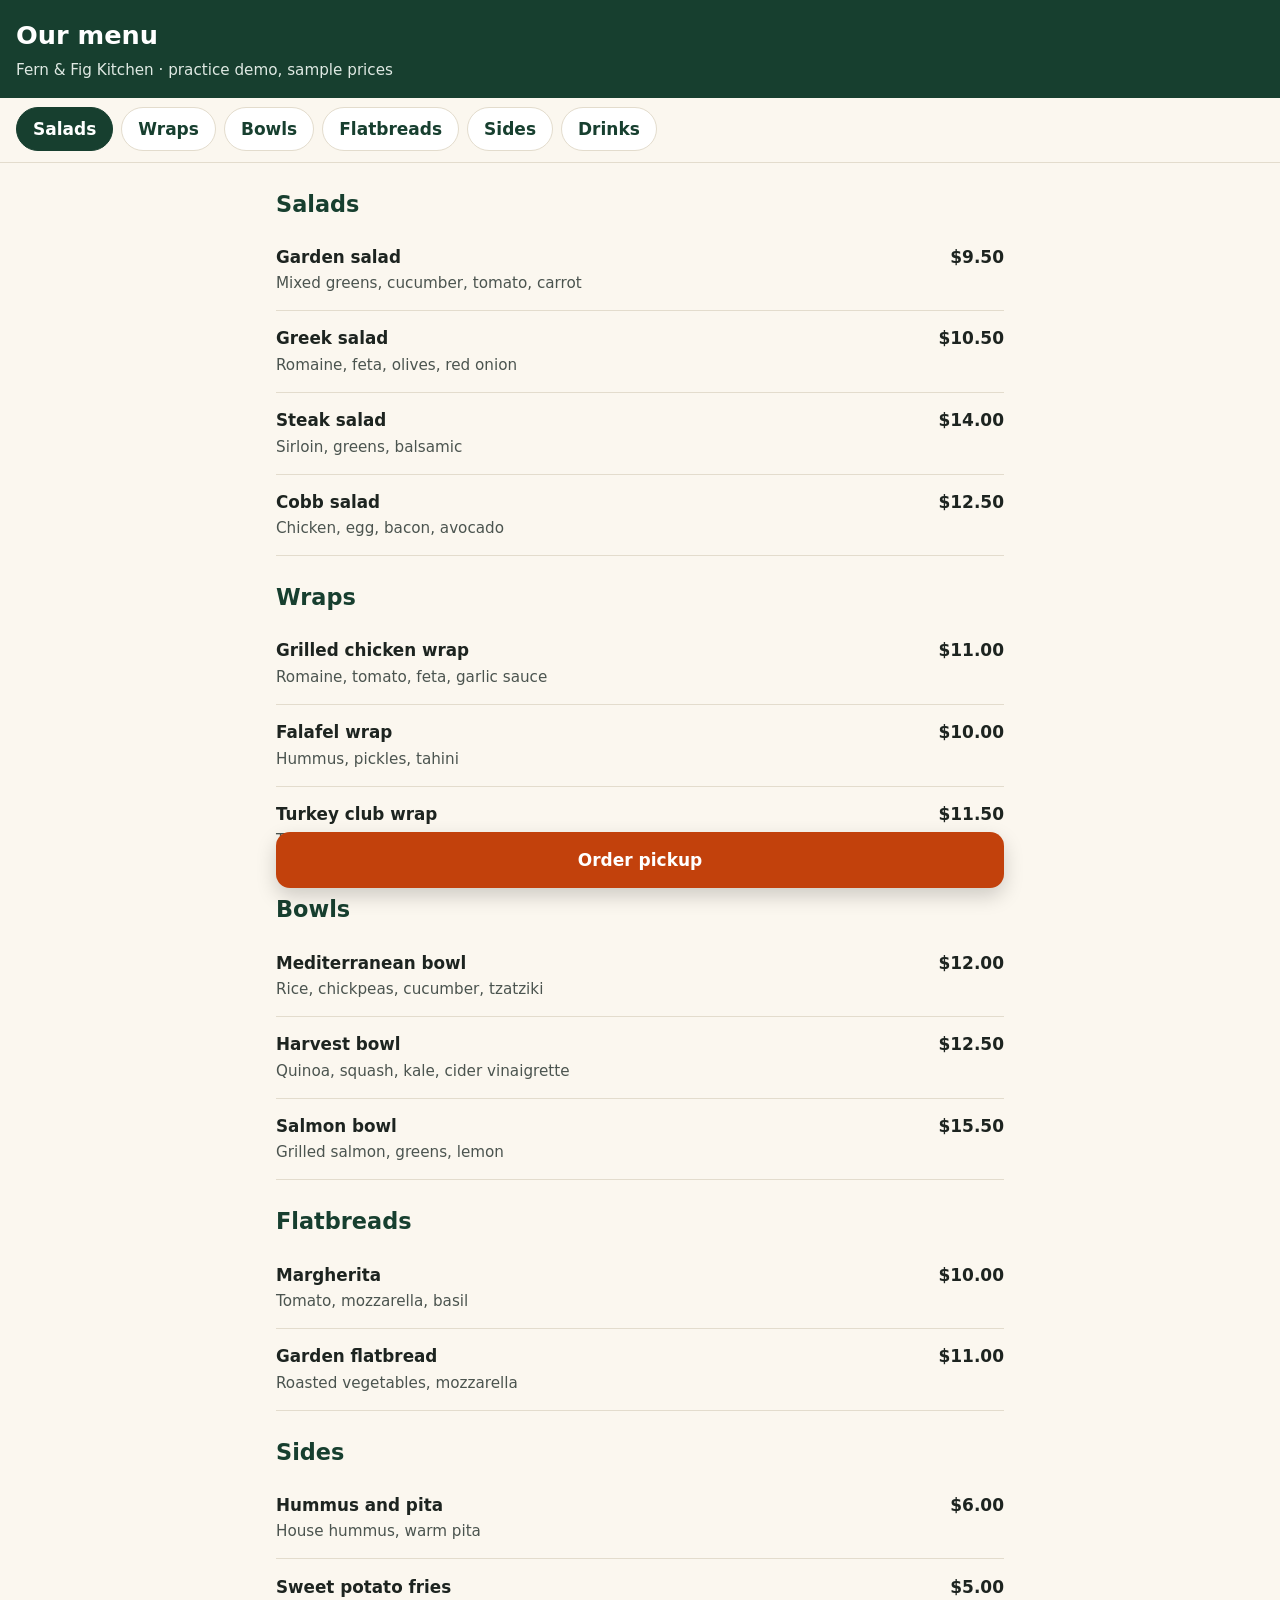
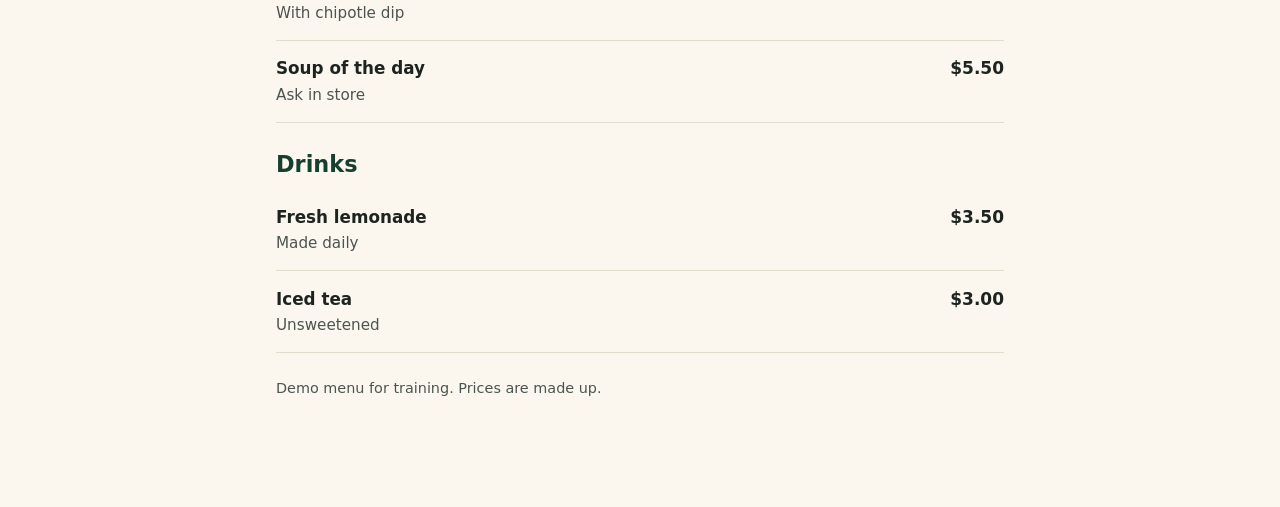
==== menu/index.html @ 044f2eb2 "Add files via upload" ====
<!DOCTYPE html>
<html lang="en"><head><meta charset="utf-8"><meta name="viewport" content="width=device-width, initial-scale=1">
<title>Menu | Fern &amp; Fig Kitchen (demo)</title>
<meta name="description" content="Full menu for Fern & Fig Kitchen, a fictional practice restaurant: salads, wraps, bowls, flatbreads, sides and drinks.">
<meta name="robots" content="noindex"><link rel="canonical" href="https://example.com/menu/"><link rel="icon" href="data:,">
<style>
:root{--cream:#fbf7ef;--green:#173f2f;--ink:#1d2420;--muted:#4b544f;--accent:#c2410c;--line:#e3dccd}
*,*::before,*::after{box-sizing:border-box}
html{scroll-padding-top:120px}
@media (prefers-reduced-motion:no-preference){html{scroll-behavior:smooth}}
body{margin:0;font:17px/1.55 system-ui,-apple-system,"Segoe UI",Roboto,sans-serif;color:var(--ink);background:var(--cream);padding-bottom:84px}
:focus-visible{outline:3px solid var(--accent);outline-offset:2px}
.skip{position:absolute;left:-999px;top:.5rem;background:#fff;padding:.75rem;z-index:50}.skip:focus{left:.5rem}
header{background:var(--green);color:#fff;padding:1rem}
header h1{margin:0;font-size:1.6rem}header p{margin:.2rem 0 0;color:#dfe9e3;font-size:.95rem}
.cats{position:sticky;top:0;z-index:10;background:var(--cream);border-bottom:1px solid var(--line)}
.cats ul{list-style:none;margin:0;padding:.6rem 1rem;display:flex;gap:.5rem;overflow-x:auto;scroll-snap-type:x proximity;scrollbar-width:none}
.cats ul::-webkit-scrollbar{display:none}
.cats li{scroll-snap-align:start;flex:0 0 auto}
.cats a{display:inline-flex;align-items:center;min-height:44px;padding:.4rem 1rem;border-radius:999px;border:1.5px solid var(--line);background:#fff;color:var(--green);text-decoration:none;font-weight:700;white-space:nowrap}
.cats a[aria-current=true]{background:var(--green);color:#fff;border-color:var(--green)}
main{max-width:760px;margin:0 auto;padding:0 1rem}
section{padding-top:1.5rem}
h2{font-size:1.4rem;color:var(--green);margin:0 0 .5rem}
.items{list-style:none;margin:0;padding:0}
.item{display:flex;justify-content:space-between;gap:1rem;padding:.9rem 0;border-bottom:1px solid var(--line)}
.item h3{margin:0;font-size:1.05rem}.item p{margin:.15rem 0 0;color:var(--muted);font-size:.95rem}
.price{font-weight:700;white-space:nowrap}
.note{color:var(--muted);font-size:.9rem;margin:1.5rem 0}
.order{position:fixed;left:1rem;right:1rem;bottom:calc(.75rem + env(safe-area-inset-bottom));display:flex;justify-content:center;align-items:center;min-height:56px;background:var(--accent);color:#fff;font-weight:800;border-radius:14px;text-decoration:none;box-shadow:0 8px 20px rgba(0,0,0,.18);max-width:728px;margin:0 auto}
</style></head><body>
<a class="skip" href="#menu">Skip to menu</a>
<header><h1>Our menu</h1><p>Fern &amp; Fig Kitchen &middot; practice demo, sample prices</p></header>
<nav class="cats" aria-label="Menu categories"><ul><li><a href="#c-salads">Salads</a></li><li><a href="#c-wraps">Wraps</a></li><li><a href="#c-bowls">Bowls</a></li><li><a href="#c-flatbreads">Flatbreads</a></li><li><a href="#c-sides">Sides</a></li><li><a href="#c-drinks">Drinks</a></li></ul></nav>
<main id="menu">
<section id="c-salads" aria-labelledby="h-salads"><h2 id="h-salads">Salads</h2><ul class="items"><li class="item"><div><h3>Garden salad</h3><p>Mixed greens, cucumber, tomato, carrot</p></div><span class="price">$9.50</span></li><li class="item"><div><h3>Greek salad</h3><p>Romaine, feta, olives, red onion</p></div><span class="price">$10.50</span></li><li class="item"><div><h3>Steak salad</h3><p>Sirloin, greens, balsamic</p></div><span class="price">$14.00</span></li><li class="item"><div><h3>Cobb salad</h3><p>Chicken, egg, bacon, avocado</p></div><span class="price">$12.50</span></li></ul></section>
<section id="c-wraps" aria-labelledby="h-wraps"><h2 id="h-wraps">Wraps</h2><ul class="items"><li class="item"><div><h3>Grilled chicken wrap</h3><p>Romaine, tomato, feta, garlic sauce</p></div><span class="price">$11.00</span></li><li class="item"><div><h3>Falafel wrap</h3><p>Hummus, pickles, tahini</p></div><span class="price">$10.00</span></li><li class="item"><div><h3>Turkey club wrap</h3><p>Turkey, bacon, lettuce, tomato</p></div><span class="price">$11.50</span></li></ul></section>
<section id="c-bowls" aria-labelledby="h-bowls"><h2 id="h-bowls">Bowls</h2><ul class="items"><li class="item"><div><h3>Mediterranean bowl</h3><p>Rice, chickpeas, cucumber, tzatziki</p></div><span class="price">$12.00</span></li><li class="item"><div><h3>Harvest bowl</h3><p>Quinoa, squash, kale, cider vinaigrette</p></div><span class="price">$12.50</span></li><li class="item"><div><h3>Salmon bowl</h3><p>Grilled salmon, greens, lemon</p></div><span class="price">$15.50</span></li></ul></section>
<section id="c-flatbreads" aria-labelledby="h-flatbreads"><h2 id="h-flatbreads">Flatbreads</h2><ul class="items"><li class="item"><div><h3>Margherita</h3><p>Tomato, mozzarella, basil</p></div><span class="price">$10.00</span></li><li class="item"><div><h3>Garden flatbread</h3><p>Roasted vegetables, mozzarella</p></div><span class="price">$11.00</span></li></ul></section>
<section id="c-sides" aria-labelledby="h-sides"><h2 id="h-sides">Sides</h2><ul class="items"><li class="item"><div><h3>Hummus and pita</h3><p>House hummus, warm pita</p></div><span class="price">$6.00</span></li><li class="item"><div><h3>Sweet potato fries</h3><p>With chipotle dip</p></div><span class="price">$5.00</span></li><li class="item"><div><h3>Soup of the day</h3><p>Ask in store</p></div><span class="price">$5.50</span></li></ul></section>
<section id="c-drinks" aria-labelledby="h-drinks"><h2 id="h-drinks">Drinks</h2><ul class="items"><li class="item"><div><h3>Fresh lemonade</h3><p>Made daily</p></div><span class="price">$3.50</span></li><li class="item"><div><h3>Iced tea</h3><p>Unsweetened</p></div><span class="price">$3.00</span></li></ul></section>
<p class="note">Demo menu for training. Prices are made up.</p></main>
<footer><a class="order" href="#" data-track="order_menu">Order pickup</a></footer>
<script>
const links=[...document.querySelectorAll('.cats a')];
const secs=[...document.querySelectorAll('main section')];
const ul=document.querySelector('.cats ul');
let current=null,lock=0;
function setActive(id){if(id===current)return;current=id;for(const l of links){if(l.hash==='#'+id){l.setAttribute('aria-current','true');const li=l.parentElement;ul.scrollTo({left:li.offsetLeft-ul.clientWidth/2+li.offsetWidth/2});}else l.removeAttribute('aria-current');}}
function onScroll(){if(Date.now()<lock)return;const line=140;let id=secs[0].id;for(const s of secs){if(s.getBoundingClientRect().top<=line)id=s.id;}
 if(innerHeight+scrollY>=document.documentElement.scrollHeight-2)id=secs[secs.length-1].id;setActive(id);}
let raf=0;addEventListener('scroll',()=>{if(!raf)raf=requestAnimationFrame(()=>{raf=0;onScroll();});},{passive:true});
links.forEach(l=>l.addEventListener('click',()=>{setActive(l.hash.slice(1));lock=Date.now()+800;}));
onScroll();
</script>
</body></html>
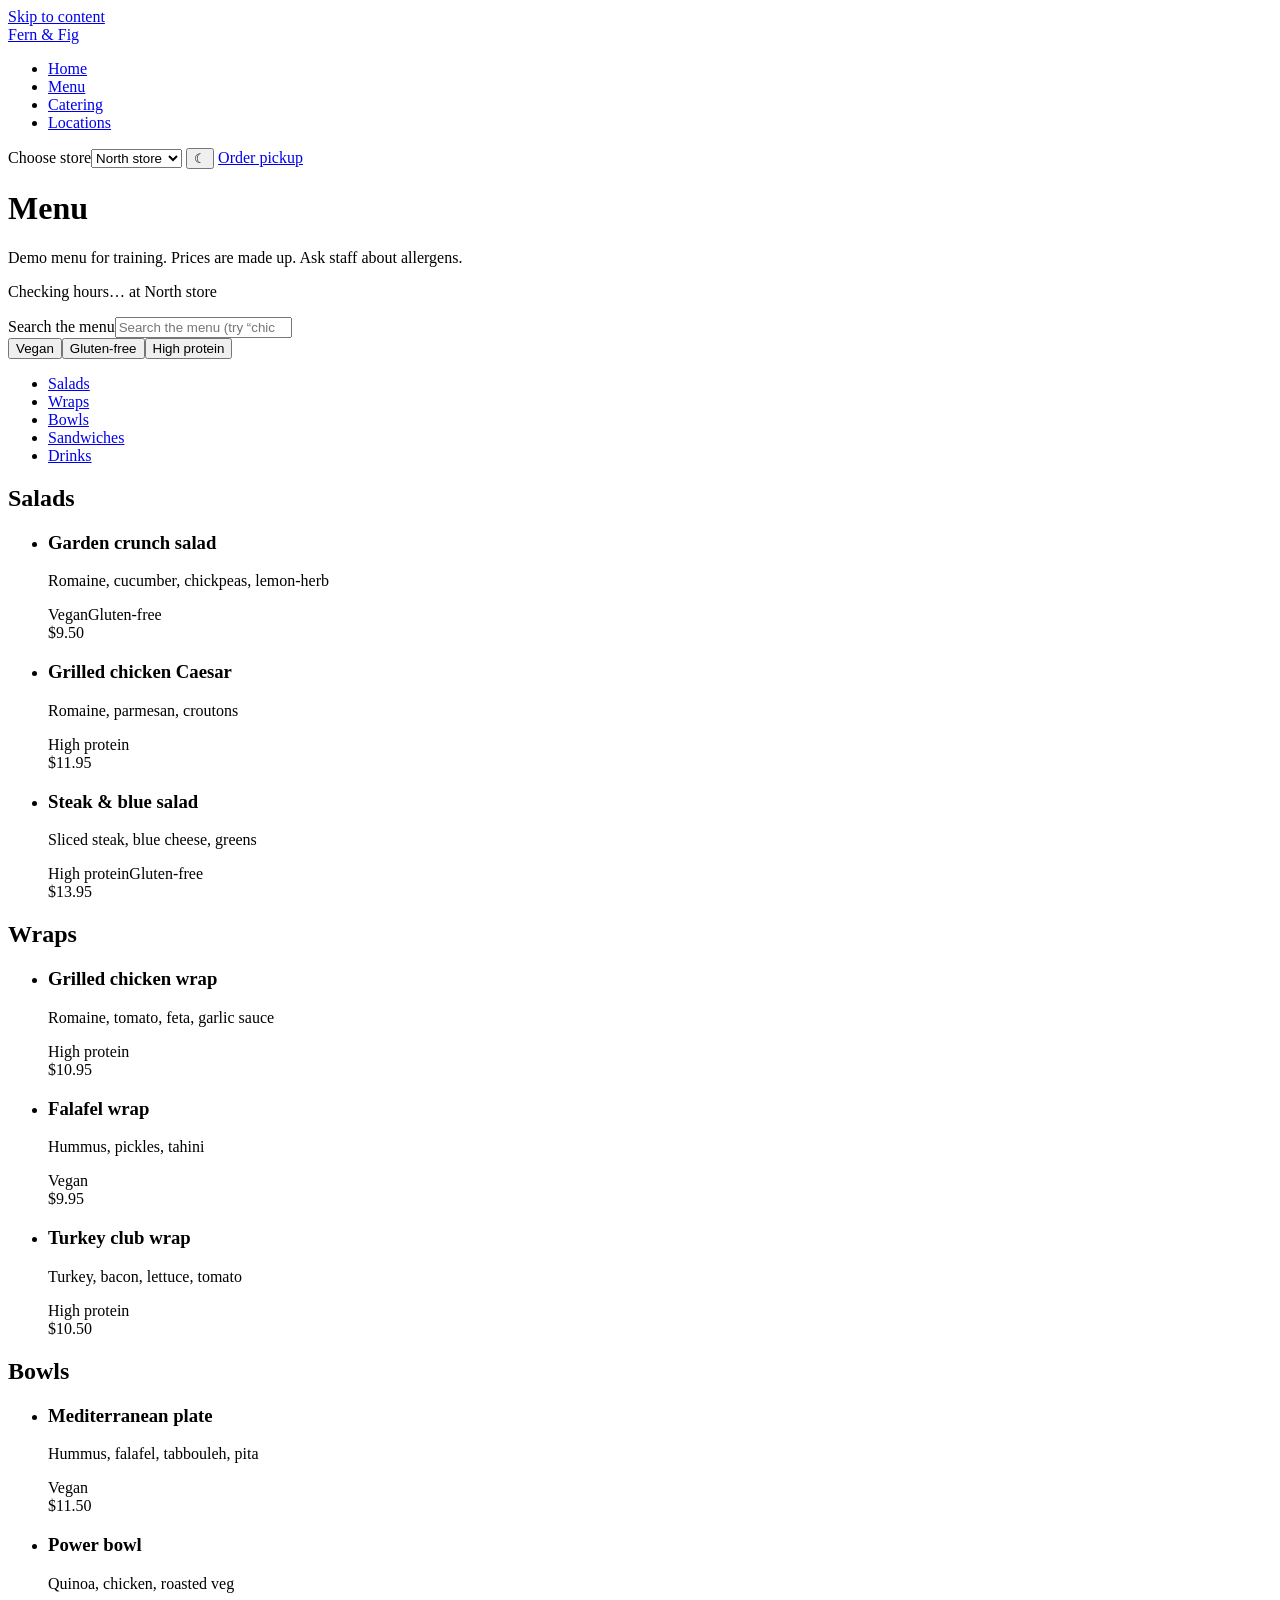
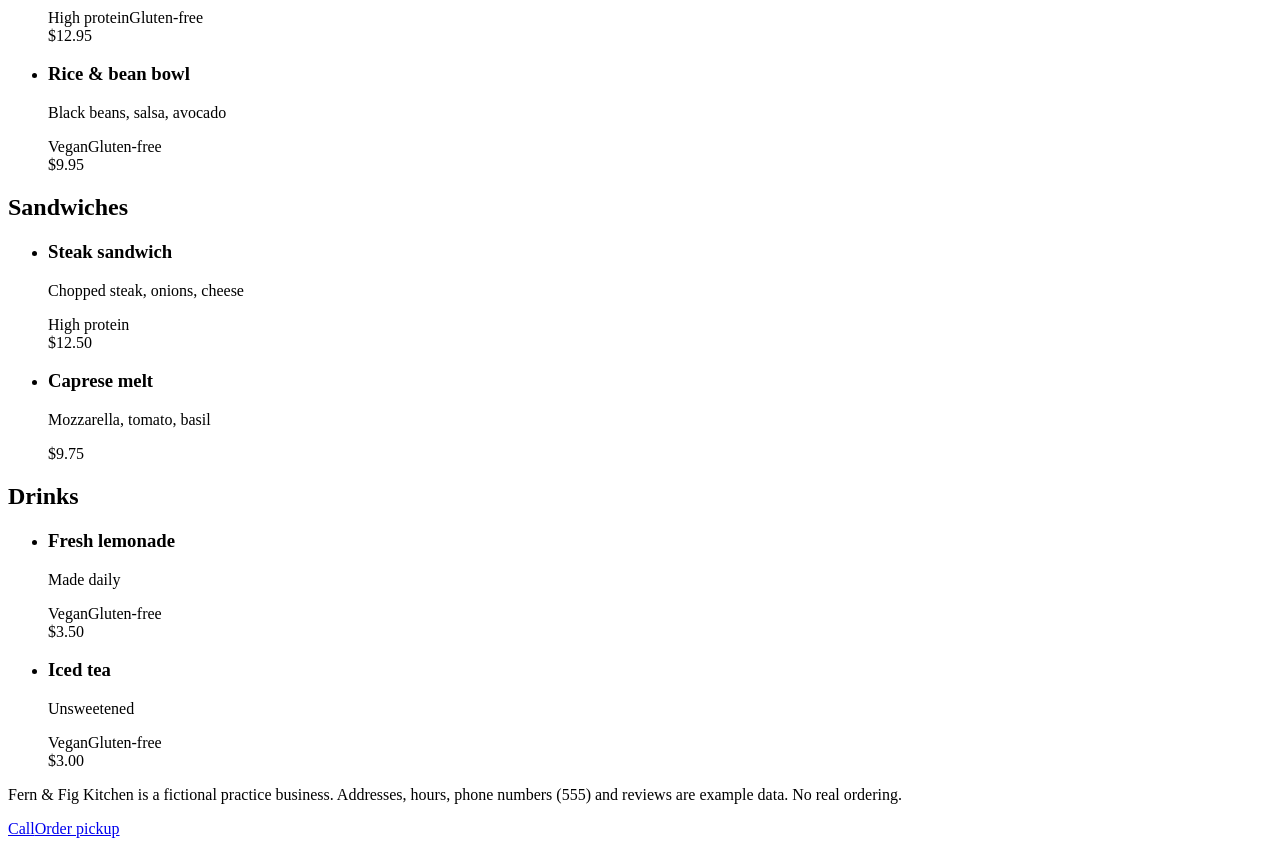
==== commit 18ff8e6e: "Update menu/index.html to v2" ====
--- a/menu/index.html
+++ b/menu/index.html
@@ -1,56 +1,39 @@
 <!DOCTYPE html>
-<html lang="en"><head><meta charset="utf-8"><meta name="viewport" content="width=device-width, initial-scale=1">
+<html lang="en">
+<head>
+<meta charset="utf-8"><meta name="viewport" content="width=device-width, initial-scale=1, viewport-fit=cover">
 <title>Menu | Fern &amp; Fig Kitchen (demo)</title>
-<meta name="description" content="Full menu for Fern & Fig Kitchen, a fictional practice restaurant: salads, wraps, bowls, flatbreads, sides and drinks.">
-<meta name="robots" content="noindex"><link rel="canonical" href="https://example.com/menu/"><link rel="icon" href="data:,">
-<style>
-:root{--cream:#fbf7ef;--green:#173f2f;--ink:#1d2420;--muted:#4b544f;--accent:#c2410c;--line:#e3dccd}
-*,*::before,*::after{box-sizing:border-box}
-html{scroll-padding-top:120px}
-@media (prefers-reduced-motion:no-preference){html{scroll-behavior:smooth}}
-body{margin:0;font:17px/1.55 system-ui,-apple-system,"Segoe UI",Roboto,sans-serif;color:var(--ink);background:var(--cream);padding-bottom:84px}
-:focus-visible{outline:3px solid var(--accent);outline-offset:2px}
-.skip{position:absolute;left:-999px;top:.5rem;background:#fff;padding:.75rem;z-index:50}.skip:focus{left:.5rem}
-header{background:var(--green);color:#fff;padding:1rem}
-header h1{margin:0;font-size:1.6rem}header p{margin:.2rem 0 0;color:#dfe9e3;font-size:.95rem}
-.cats{position:sticky;top:0;z-index:10;background:var(--cream);border-bottom:1px solid var(--line)}
-.cats ul{list-style:none;margin:0;padding:.6rem 1rem;display:flex;gap:.5rem;overflow-x:auto;scroll-snap-type:x proximity;scrollbar-width:none}
-.cats ul::-webkit-scrollbar{display:none}
-.cats li{scroll-snap-align:start;flex:0 0 auto}
-.cats a{display:inline-flex;align-items:center;min-height:44px;padding:.4rem 1rem;border-radius:999px;border:1.5px solid var(--line);background:#fff;color:var(--green);text-decoration:none;font-weight:700;white-space:nowrap}
-.cats a[aria-current=true]{background:var(--green);color:#fff;border-color:var(--green)}
-main{max-width:760px;margin:0 auto;padding:0 1rem}
-section{padding-top:1.5rem}
-h2{font-size:1.4rem;color:var(--green);margin:0 0 .5rem}
-.items{list-style:none;margin:0;padding:0}
-.item{display:flex;justify-content:space-between;gap:1rem;padding:.9rem 0;border-bottom:1px solid var(--line)}
-.item h3{margin:0;font-size:1.05rem}.item p{margin:.15rem 0 0;color:var(--muted);font-size:.95rem}
-.price{font-weight:700;white-space:nowrap}
-.note{color:var(--muted);font-size:.9rem;margin:1.5rem 0}
-.order{position:fixed;left:1rem;right:1rem;bottom:calc(.75rem + env(safe-area-inset-bottom));display:flex;justify-content:center;align-items:center;min-height:56px;background:var(--accent);color:#fff;font-weight:800;border-radius:14px;text-decoration:none;box-shadow:0 8px 20px rgba(0,0,0,.18);max-width:728px;margin:0 auto}
-</style></head><body>
-<a class="skip" href="#menu">Skip to menu</a>
-<header><h1>Our menu</h1><p>Fern &amp; Fig Kitchen &middot; practice demo, sample prices</p></header>
-<nav class="cats" aria-label="Menu categories"><ul><li><a href="#c-salads">Salads</a></li><li><a href="#c-wraps">Wraps</a></li><li><a href="#c-bowls">Bowls</a></li><li><a href="#c-flatbreads">Flatbreads</a></li><li><a href="#c-sides">Sides</a></li><li><a href="#c-drinks">Drinks</a></li></ul></nav>
-<main id="menu">
-<section id="c-salads" aria-labelledby="h-salads"><h2 id="h-salads">Salads</h2><ul class="items"><li class="item"><div><h3>Garden salad</h3><p>Mixed greens, cucumber, tomato, carrot</p></div><span class="price">$9.50</span></li><li class="item"><div><h3>Greek salad</h3><p>Romaine, feta, olives, red onion</p></div><span class="price">$10.50</span></li><li class="item"><div><h3>Steak salad</h3><p>Sirloin, greens, balsamic</p></div><span class="price">$14.00</span></li><li class="item"><div><h3>Cobb salad</h3><p>Chicken, egg, bacon, avocado</p></div><span class="price">$12.50</span></li></ul></section>
-<section id="c-wraps" aria-labelledby="h-wraps"><h2 id="h-wraps">Wraps</h2><ul class="items"><li class="item"><div><h3>Grilled chicken wrap</h3><p>Romaine, tomato, feta, garlic sauce</p></div><span class="price">$11.00</span></li><li class="item"><div><h3>Falafel wrap</h3><p>Hummus, pickles, tahini</p></div><span class="price">$10.00</span></li><li class="item"><div><h3>Turkey club wrap</h3><p>Turkey, bacon, lettuce, tomato</p></div><span class="price">$11.50</span></li></ul></section>
-<section id="c-bowls" aria-labelledby="h-bowls"><h2 id="h-bowls">Bowls</h2><ul class="items"><li class="item"><div><h3>Mediterranean bowl</h3><p>Rice, chickpeas, cucumber, tzatziki</p></div><span class="price">$12.00</span></li><li class="item"><div><h3>Harvest bowl</h3><p>Quinoa, squash, kale, cider vinaigrette</p></div><span class="price">$12.50</span></li><li class="item"><div><h3>Salmon bowl</h3><p>Grilled salmon, greens, lemon</p></div><span class="price">$15.50</span></li></ul></section>
-<section id="c-flatbreads" aria-labelledby="h-flatbreads"><h2 id="h-flatbreads">Flatbreads</h2><ul class="items"><li class="item"><div><h3>Margherita</h3><p>Tomato, mozzarella, basil</p></div><span class="price">$10.00</span></li><li class="item"><div><h3>Garden flatbread</h3><p>Roasted vegetables, mozzarella</p></div><span class="price">$11.00</span></li></ul></section>
-<section id="c-sides" aria-labelledby="h-sides"><h2 id="h-sides">Sides</h2><ul class="items"><li class="item"><div><h3>Hummus and pita</h3><p>House hummus, warm pita</p></div><span class="price">$6.00</span></li><li class="item"><div><h3>Sweet potato fries</h3><p>With chipotle dip</p></div><span class="price">$5.00</span></li><li class="item"><div><h3>Soup of the day</h3><p>Ask in store</p></div><span class="price">$5.50</span></li></ul></section>
-<section id="c-drinks" aria-labelledby="h-drinks"><h2 id="h-drinks">Drinks</h2><ul class="items"><li class="item"><div><h3>Fresh lemonade</h3><p>Made daily</p></div><span class="price">$3.50</span></li><li class="item"><div><h3>Iced tea</h3><p>Unsweetened</p></div><span class="price">$3.00</span></li></ul></section>
-<p class="note">Demo menu for training. Prices are made up.</p></main>
-<footer><a class="order" href="#" data-track="order_menu">Order pickup</a></footer>
-<script>
-const links=[...document.querySelectorAll('.cats a')];
-const secs=[...document.querySelectorAll('main section')];
-const ul=document.querySelector('.cats ul');
-let current=null,lock=0;
-function setActive(id){if(id===current)return;current=id;for(const l of links){if(l.hash==='#'+id){l.setAttribute('aria-current','true');const li=l.parentElement;ul.scrollTo({left:li.offsetLeft-ul.clientWidth/2+li.offsetWidth/2});}else l.removeAttribute('aria-current');}}
-function onScroll(){if(Date.now()<lock)return;const line=140;let id=secs[0].id;for(const s of secs){if(s.getBoundingClientRect().top<=line)id=s.id;}
- if(innerHeight+scrollY>=document.documentElement.scrollHeight-2)id=secs[secs.length-1].id;setActive(id);}
-let raf=0;addEventListener('scroll',()=>{if(!raf)raf=requestAnimationFrame(()=>{raf=0;onScroll();});},{passive:true});
-links.forEach(l=>l.addEventListener('click',()=>{setActive(l.hash.slice(1));lock=Date.now()+800;}));
-onScroll();
-</script>
-</body></html>+<meta name="description" content="Fictional practice menu: search salads, wraps and bowls, filter vegan, gluten-free or high-protein.">
+<meta name="robots" content="noindex"><meta name="color-scheme" content="light dark"><meta name="theme-color" content="#173f2f"><link rel="icon" href="data:,">
+<script>try{var t=localStorage.getItem('ff-theme');document.documentElement.dataset.theme=t||(matchMedia('(prefers-color-scheme: dark)').matches?'dark':'light')}catch(e){}</script>
+<link rel="stylesheet" href="../css/site.css">
+<script type="application/ld+json">{"@context": "https://schema.org", "@type": "Menu", "name": "Fern & Fig demo menu", "inLanguage": "en", "hasMenuSection": [{"@type": "MenuSection", "name": "Salads", "hasMenuItem": [{"@type": "MenuItem", "name": "Garden crunch salad", "description": "Romaine, cucumber, chickpeas, lemon-herb", "offers": {"@type": "Offer", "price": "9.50", "priceCurrency": "USD"}, "suitableForDiet": ["https://schema.org/VeganDiet"]}, {"@type": "MenuItem", "name": "Grilled chicken Caesar", "description": "Romaine, parmesan, croutons", "offers": {"@type": "Offer", "price": "11.95", "priceCurrency": "USD"}}, {"@type": "MenuItem", "name": "Steak & blue salad", "description": "Sliced steak, blue cheese, greens", "offers": {"@type": "Offer", "price": "13.95", "priceCurrency": "USD"}}]}, {"@type": "MenuSection", "name": "Wraps", "hasMenuItem": [{"@type": "MenuItem", "name": "Grilled chicken wrap", "description": "Romaine, tomato, feta, garlic sauce", "offers": {"@type": "Offer", "price": "10.95", "priceCurrency": "USD"}}, {"@type": "MenuItem", "name": "Falafel wrap", "description": "Hummus, pickles, tahini", "offers": {"@type": "Offer", "price": "9.95", "priceCurrency": "USD"}, "suitableForDiet": ["https://schema.org/VeganDiet"]}, {"@type": "MenuItem", "name": "Turkey club wrap", "description": "Turkey, bacon, lettuce, tomato", "offers": {"@type": "Offer", "price": "10.50", "priceCurrency": "USD"}}]}, {"@type": "MenuSection", "name": "Bowls", "hasMenuItem": [{"@type": "MenuItem", "name": "Mediterranean plate", "description": "Hummus, falafel, tabbouleh, pita", "offers": {"@type": "Offer", "price": "11.50", "priceCurrency": "USD"}, "suitableForDiet": ["https://schema.org/VeganDiet"]}, {"@type": "MenuItem", "name": "Power bowl", "description": "Quinoa, chicken, roasted veg", "offers": {"@type": "Offer", "price": "12.95", "priceCurrency": "USD"}}, {"@type": "MenuItem", "name": "Rice & bean bowl", "description": "Black beans, salsa, avocado", "offers": {"@type": "Offer", "price": "9.95", "priceCurrency": "USD"}, "suitableForDiet": ["https://schema.org/VeganDiet"]}]}, {"@type": "MenuSection", "name": "Sandwiches", "hasMenuItem": [{"@type": "MenuItem", "name": "Steak sandwich", "description": "Chopped steak, onions, cheese", "offers": {"@type": "Offer", "price": "12.50", "priceCurrency": "USD"}}, {"@type": "MenuItem", "name": "Caprese melt", "description": "Mozzarella, tomato, basil", "offers": {"@type": "Offer", "price": "9.75", "priceCurrency": "USD"}}]}, {"@type": "MenuSection", "name": "Drinks", "hasMenuItem": [{"@type": "MenuItem", "name": "Fresh lemonade", "description": "Made daily", "offers": {"@type": "Offer", "price": "3.50", "priceCurrency": "USD"}, "suitableForDiet": ["https://schema.org/VeganDiet"]}, {"@type": "MenuItem", "name": "Iced tea", "description": "Unsweetened", "offers": {"@type": "Offer", "price": "3.00", "priceCurrency": "USD"}, "suitableForDiet": ["https://schema.org/VeganDiet"]}]}]}</script>
+</head><body>
+<a class="skip" href="#main">Skip to content</a>
+<header class="top"><div class="wrap">
+ <a class="brand" href="../">Fern &amp; Fig</a>
+ <nav aria-label="Main"><ul><li><a href="../">Home</a></li><li><a href="../menu/" aria-current="page">Menu</a></li><li><a href="../#catering">Catering</a></li><li><a href="../#visit">Locations</a></li></ul></nav>
+ <div class="tools"><label class="sr" for="store">Choose store</label><select id="store"><option value="north">North store</option><option value="south">South store</option></select>
+ <button class="icon-btn" id="theme" type="button" aria-pressed="false" aria-label="Dark mode">☾</button>
+ <a class="btn btn-glow" data-order href="#order-north" data-track="order_header">Order pickup</a></div>
+</div></header>
+<main id="main" class="wrap">
+<h1>Menu</h1><p class="demo">Demo menu for training. Prices are made up. Ask staff about allergens.</p>
+<p><span class="badge" data-badge>Checking hours…</span> at <span data-store-name>North store</span></p>
+<div class="mtools">
+ <label class="sr" for="q">Search the menu</label><input id="q" class="search" type="search" placeholder="Search the menu (try “chicken”)" autocomplete="off">
+ <div class="chips" role="group" aria-label="Dietary filters"><button class="chip" type="button" data-diet="vegan" aria-pressed="false">Vegan</button><button class="chip" type="button" data-diet="gf" aria-pressed="false">Gluten-free</button><button class="chip" type="button" data-diet="protein" aria-pressed="false">High protein</button></div>
+ <nav class="cats" aria-label="Menu categories"><ul><li><a href="#salads">Salads</a></li><li><a href="#wraps">Wraps</a></li><li><a href="#bowls">Bowls</a></li><li><a href="#sandwiches">Sandwiches</a></li><li><a href="#drinks">Drinks</a></li></ul></nav>
+</div>
+<p id="count" class="note" role="status" aria-live="polite"></p>
+<section id="salads" aria-labelledby="h-salads"><h2 id="h-salads">Salads</h2><ul class="items"><li class="item card" data-diet="vegan gf"><div><h3>Garden crunch salad</h3><p>Romaine, cucumber, chickpeas, lemon-herb</p><span class="tag">Vegan</span><span class="tag">Gluten-free</span></div><span class="price">$9.50</span></li><li class="item card" data-diet="protein"><div><h3>Grilled chicken Caesar</h3><p>Romaine, parmesan, croutons</p><span class="tag">High protein</span></div><span class="price">$11.95</span></li><li class="item card" data-diet="protein gf"><div><h3>Steak &amp; blue salad</h3><p>Sliced steak, blue cheese, greens</p><span class="tag">High protein</span><span class="tag">Gluten-free</span></div><span class="price">$13.95</span></li></ul></section>
+<section id="wraps" aria-labelledby="h-wraps"><h2 id="h-wraps">Wraps</h2><ul class="items"><li class="item card" data-diet="protein"><div><h3>Grilled chicken wrap</h3><p>Romaine, tomato, feta, garlic sauce</p><span class="tag">High protein</span></div><span class="price">$10.95</span></li><li class="item card" data-diet="vegan"><div><h3>Falafel wrap</h3><p>Hummus, pickles, tahini</p><span class="tag">Vegan</span></div><span class="price">$9.95</span></li><li class="item card" data-diet="protein"><div><h3>Turkey club wrap</h3><p>Turkey, bacon, lettuce, tomato</p><span class="tag">High protein</span></div><span class="price">$10.50</span></li></ul></section>
+<section id="bowls" aria-labelledby="h-bowls"><h2 id="h-bowls">Bowls</h2><ul class="items"><li class="item card" data-diet="vegan"><div><h3>Mediterranean plate</h3><p>Hummus, falafel, tabbouleh, pita</p><span class="tag">Vegan</span></div><span class="price">$11.50</span></li><li class="item card" data-diet="protein gf"><div><h3>Power bowl</h3><p>Quinoa, chicken, roasted veg</p><span class="tag">High protein</span><span class="tag">Gluten-free</span></div><span class="price">$12.95</span></li><li class="item card" data-diet="vegan gf"><div><h3>Rice &amp; bean bowl</h3><p>Black beans, salsa, avocado</p><span class="tag">Vegan</span><span class="tag">Gluten-free</span></div><span class="price">$9.95</span></li></ul></section>
+<section id="sandwiches" aria-labelledby="h-sandwiches"><h2 id="h-sandwiches">Sandwiches</h2><ul class="items"><li class="item card" data-diet="protein"><div><h3>Steak sandwich</h3><p>Chopped steak, onions, cheese</p><span class="tag">High protein</span></div><span class="price">$12.50</span></li><li class="item card" data-diet=""><div><h3>Caprese melt</h3><p>Mozzarella, tomato, basil</p></div><span class="price">$9.75</span></li></ul></section>
+<section id="drinks" aria-labelledby="h-drinks"><h2 id="h-drinks">Drinks</h2><ul class="items"><li class="item card" data-diet="vegan gf"><div><h3>Fresh lemonade</h3><p>Made daily</p><span class="tag">Vegan</span><span class="tag">Gluten-free</span></div><span class="price">$3.50</span></li><li class="item card" data-diet="vegan gf"><div><h3>Iced tea</h3><p>Unsweetened</p><span class="tag">Vegan</span><span class="tag">Gluten-free</span></div><span class="price">$3.00</span></li></ul></section>
+</main>
+<footer class="site"><div class="wrap"><p>Fern &amp; Fig Kitchen is a fictional practice business. Addresses, hours, phone numbers (555) and reviews are example data. No real ordering.</p></div></footer>
+<nav class="dock" aria-label="Quick actions"><a class="btn btn-line" data-tel href="tel:+15555550142">Call</a><a class="btn btn-glow" data-order href="#order-north" data-track="order_dock">Order pickup</a></nav>
+<script type="application/json" id="ff-data">{"_note": "Fictional demo data", "stores": [{"id": "north", "name": "North store", "tel": "+15555550142", "order": "#order-north", "hours": {"mon": ["11:00", "20:00"], "tue": ["11:00", "20:00"], "wed": ["11:00", "20:00"], "thu": ["11:00", "21:00"], "fri": ["11:00", "21:00"], "sat": ["11:30", "21:00"], "sun": null}}, {"id": "south", "name": "South store", "tel": "+15555550177", "order": "#order-south", "hours": {"mon": null, "tue": ["11:00", "20:00"], "wed": ["11:00", "20:00"], "thu": ["11:00", "21:00"], "fri": ["11:00", "21:00"], "sat": ["11:30", "21:00"], "sun": ["12:00", "18:00"]}}]}</script>
+<script src="../js/site.js" defer></script>
+</body></html>
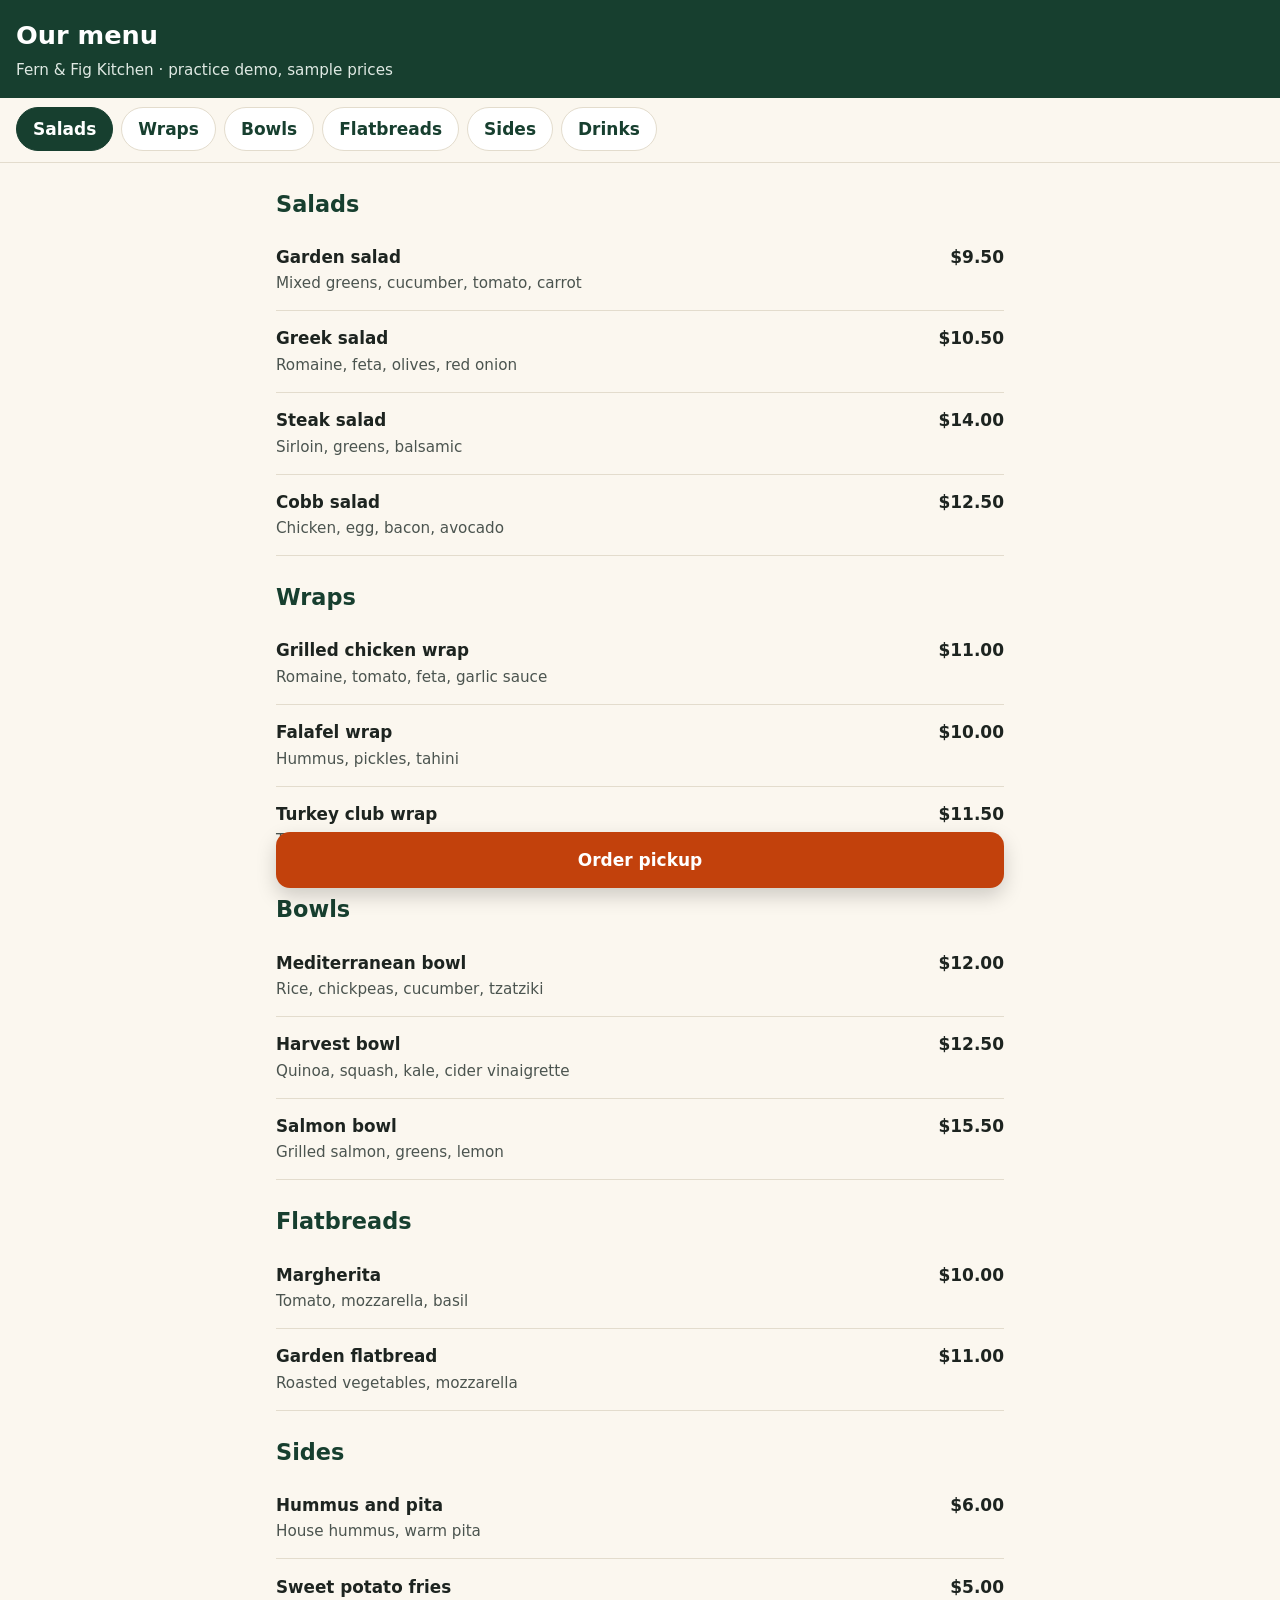
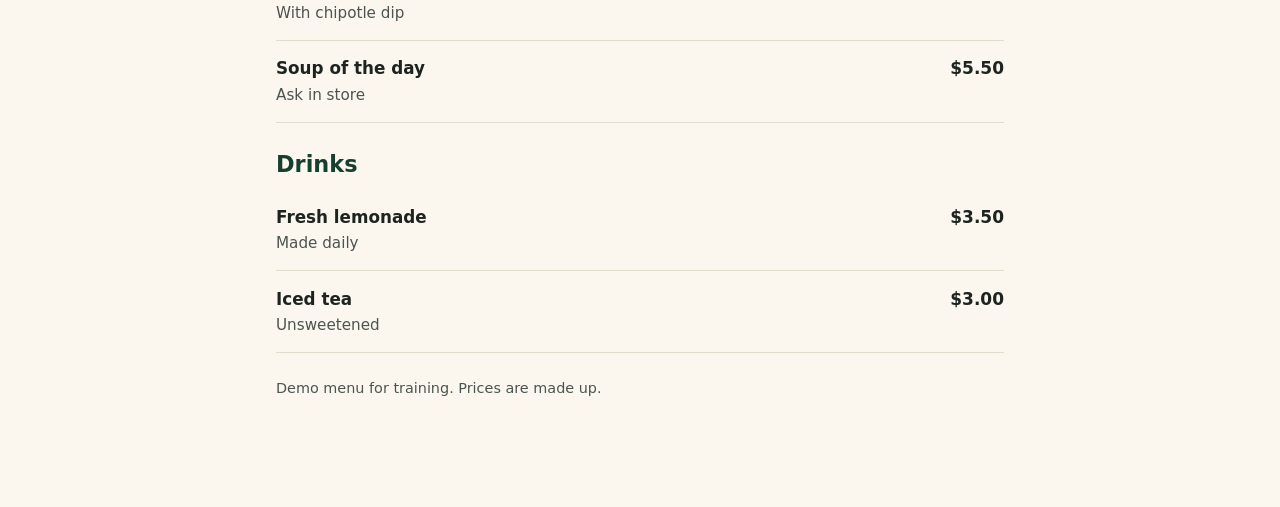
==== commit ea97395e: "Revert menu to v1" ====
--- a/menu/index.html
+++ b/menu/index.html
@@ -1,39 +1,56 @@
 <!DOCTYPE html>
-<html lang="en">
-<head>
-<meta charset="utf-8"><meta name="viewport" content="width=device-width, initial-scale=1, viewport-fit=cover">
+<html lang="en"><head><meta charset="utf-8"><meta name="viewport" content="width=device-width, initial-scale=1">
 <title>Menu | Fern &amp; Fig Kitchen (demo)</title>
-<meta name="description" content="Fictional practice menu: search salads, wraps and bowls, filter vegan, gluten-free or high-protein.">
-<meta name="robots" content="noindex"><meta name="color-scheme" content="light dark"><meta name="theme-color" content="#173f2f"><link rel="icon" href="data:,">
-<script>try{var t=localStorage.getItem('ff-theme');document.documentElement.dataset.theme=t||(matchMedia('(prefers-color-scheme: dark)').matches?'dark':'light')}catch(e){}</script>
-<link rel="stylesheet" href="../css/site.css">
-<script type="application/ld+json">{"@context": "https://schema.org", "@type": "Menu", "name": "Fern & Fig demo menu", "inLanguage": "en", "hasMenuSection": [{"@type": "MenuSection", "name": "Salads", "hasMenuItem": [{"@type": "MenuItem", "name": "Garden crunch salad", "description": "Romaine, cucumber, chickpeas, lemon-herb", "offers": {"@type": "Offer", "price": "9.50", "priceCurrency": "USD"}, "suitableForDiet": ["https://schema.org/VeganDiet"]}, {"@type": "MenuItem", "name": "Grilled chicken Caesar", "description": "Romaine, parmesan, croutons", "offers": {"@type": "Offer", "price": "11.95", "priceCurrency": "USD"}}, {"@type": "MenuItem", "name": "Steak & blue salad", "description": "Sliced steak, blue cheese, greens", "offers": {"@type": "Offer", "price": "13.95", "priceCurrency": "USD"}}]}, {"@type": "MenuSection", "name": "Wraps", "hasMenuItem": [{"@type": "MenuItem", "name": "Grilled chicken wrap", "description": "Romaine, tomato, feta, garlic sauce", "offers": {"@type": "Offer", "price": "10.95", "priceCurrency": "USD"}}, {"@type": "MenuItem", "name": "Falafel wrap", "description": "Hummus, pickles, tahini", "offers": {"@type": "Offer", "price": "9.95", "priceCurrency": "USD"}, "suitableForDiet": ["https://schema.org/VeganDiet"]}, {"@type": "MenuItem", "name": "Turkey club wrap", "description": "Turkey, bacon, lettuce, tomato", "offers": {"@type": "Offer", "price": "10.50", "priceCurrency": "USD"}}]}, {"@type": "MenuSection", "name": "Bowls", "hasMenuItem": [{"@type": "MenuItem", "name": "Mediterranean plate", "description": "Hummus, falafel, tabbouleh, pita", "offers": {"@type": "Offer", "price": "11.50", "priceCurrency": "USD"}, "suitableForDiet": ["https://schema.org/VeganDiet"]}, {"@type": "MenuItem", "name": "Power bowl", "description": "Quinoa, chicken, roasted veg", "offers": {"@type": "Offer", "price": "12.95", "priceCurrency": "USD"}}, {"@type": "MenuItem", "name": "Rice & bean bowl", "description": "Black beans, salsa, avocado", "offers": {"@type": "Offer", "price": "9.95", "priceCurrency": "USD"}, "suitableForDiet": ["https://schema.org/VeganDiet"]}]}, {"@type": "MenuSection", "name": "Sandwiches", "hasMenuItem": [{"@type": "MenuItem", "name": "Steak sandwich", "description": "Chopped steak, onions, cheese", "offers": {"@type": "Offer", "price": "12.50", "priceCurrency": "USD"}}, {"@type": "MenuItem", "name": "Caprese melt", "description": "Mozzarella, tomato, basil", "offers": {"@type": "Offer", "price": "9.75", "priceCurrency": "USD"}}]}, {"@type": "MenuSection", "name": "Drinks", "hasMenuItem": [{"@type": "MenuItem", "name": "Fresh lemonade", "description": "Made daily", "offers": {"@type": "Offer", "price": "3.50", "priceCurrency": "USD"}, "suitableForDiet": ["https://schema.org/VeganDiet"]}, {"@type": "MenuItem", "name": "Iced tea", "description": "Unsweetened", "offers": {"@type": "Offer", "price": "3.00", "priceCurrency": "USD"}, "suitableForDiet": ["https://schema.org/VeganDiet"]}]}]}</script>
-</head><body>
-<a class="skip" href="#main">Skip to content</a>
-<header class="top"><div class="wrap">
- <a class="brand" href="../">Fern &amp; Fig</a>
- <nav aria-label="Main"><ul><li><a href="../">Home</a></li><li><a href="../menu/" aria-current="page">Menu</a></li><li><a href="../#catering">Catering</a></li><li><a href="../#visit">Locations</a></li></ul></nav>
- <div class="tools"><label class="sr" for="store">Choose store</label><select id="store"><option value="north">North store</option><option value="south">South store</option></select>
- <button class="icon-btn" id="theme" type="button" aria-pressed="false" aria-label="Dark mode">☾</button>
- <a class="btn btn-glow" data-order href="#order-north" data-track="order_header">Order pickup</a></div>
-</div></header>
-<main id="main" class="wrap">
-<h1>Menu</h1><p class="demo">Demo menu for training. Prices are made up. Ask staff about allergens.</p>
-<p><span class="badge" data-badge>Checking hours…</span> at <span data-store-name>North store</span></p>
-<div class="mtools">
- <label class="sr" for="q">Search the menu</label><input id="q" class="search" type="search" placeholder="Search the menu (try “chicken”)" autocomplete="off">
- <div class="chips" role="group" aria-label="Dietary filters"><button class="chip" type="button" data-diet="vegan" aria-pressed="false">Vegan</button><button class="chip" type="button" data-diet="gf" aria-pressed="false">Gluten-free</button><button class="chip" type="button" data-diet="protein" aria-pressed="false">High protein</button></div>
- <nav class="cats" aria-label="Menu categories"><ul><li><a href="#salads">Salads</a></li><li><a href="#wraps">Wraps</a></li><li><a href="#bowls">Bowls</a></li><li><a href="#sandwiches">Sandwiches</a></li><li><a href="#drinks">Drinks</a></li></ul></nav>
-</div>
-<p id="count" class="note" role="status" aria-live="polite"></p>
-<section id="salads" aria-labelledby="h-salads"><h2 id="h-salads">Salads</h2><ul class="items"><li class="item card" data-diet="vegan gf"><div><h3>Garden crunch salad</h3><p>Romaine, cucumber, chickpeas, lemon-herb</p><span class="tag">Vegan</span><span class="tag">Gluten-free</span></div><span class="price">$9.50</span></li><li class="item card" data-diet="protein"><div><h3>Grilled chicken Caesar</h3><p>Romaine, parmesan, croutons</p><span class="tag">High protein</span></div><span class="price">$11.95</span></li><li class="item card" data-diet="protein gf"><div><h3>Steak &amp; blue salad</h3><p>Sliced steak, blue cheese, greens</p><span class="tag">High protein</span><span class="tag">Gluten-free</span></div><span class="price">$13.95</span></li></ul></section>
-<section id="wraps" aria-labelledby="h-wraps"><h2 id="h-wraps">Wraps</h2><ul class="items"><li class="item card" data-diet="protein"><div><h3>Grilled chicken wrap</h3><p>Romaine, tomato, feta, garlic sauce</p><span class="tag">High protein</span></div><span class="price">$10.95</span></li><li class="item card" data-diet="vegan"><div><h3>Falafel wrap</h3><p>Hummus, pickles, tahini</p><span class="tag">Vegan</span></div><span class="price">$9.95</span></li><li class="item card" data-diet="protein"><div><h3>Turkey club wrap</h3><p>Turkey, bacon, lettuce, tomato</p><span class="tag">High protein</span></div><span class="price">$10.50</span></li></ul></section>
-<section id="bowls" aria-labelledby="h-bowls"><h2 id="h-bowls">Bowls</h2><ul class="items"><li class="item card" data-diet="vegan"><div><h3>Mediterranean plate</h3><p>Hummus, falafel, tabbouleh, pita</p><span class="tag">Vegan</span></div><span class="price">$11.50</span></li><li class="item card" data-diet="protein gf"><div><h3>Power bowl</h3><p>Quinoa, chicken, roasted veg</p><span class="tag">High protein</span><span class="tag">Gluten-free</span></div><span class="price">$12.95</span></li><li class="item card" data-diet="vegan gf"><div><h3>Rice &amp; bean bowl</h3><p>Black beans, salsa, avocado</p><span class="tag">Vegan</span><span class="tag">Gluten-free</span></div><span class="price">$9.95</span></li></ul></section>
-<section id="sandwiches" aria-labelledby="h-sandwiches"><h2 id="h-sandwiches">Sandwiches</h2><ul class="items"><li class="item card" data-diet="protein"><div><h3>Steak sandwich</h3><p>Chopped steak, onions, cheese</p><span class="tag">High protein</span></div><span class="price">$12.50</span></li><li class="item card" data-diet=""><div><h3>Caprese melt</h3><p>Mozzarella, tomato, basil</p></div><span class="price">$9.75</span></li></ul></section>
-<section id="drinks" aria-labelledby="h-drinks"><h2 id="h-drinks">Drinks</h2><ul class="items"><li class="item card" data-diet="vegan gf"><div><h3>Fresh lemonade</h3><p>Made daily</p><span class="tag">Vegan</span><span class="tag">Gluten-free</span></div><span class="price">$3.50</span></li><li class="item card" data-diet="vegan gf"><div><h3>Iced tea</h3><p>Unsweetened</p><span class="tag">Vegan</span><span class="tag">Gluten-free</span></div><span class="price">$3.00</span></li></ul></section>
-</main>
-<footer class="site"><div class="wrap"><p>Fern &amp; Fig Kitchen is a fictional practice business. Addresses, hours, phone numbers (555) and reviews are example data. No real ordering.</p></div></footer>
-<nav class="dock" aria-label="Quick actions"><a class="btn btn-line" data-tel href="tel:+15555550142">Call</a><a class="btn btn-glow" data-order href="#order-north" data-track="order_dock">Order pickup</a></nav>
-<script type="application/json" id="ff-data">{"_note": "Fictional demo data", "stores": [{"id": "north", "name": "North store", "tel": "+15555550142", "order": "#order-north", "hours": {"mon": ["11:00", "20:00"], "tue": ["11:00", "20:00"], "wed": ["11:00", "20:00"], "thu": ["11:00", "21:00"], "fri": ["11:00", "21:00"], "sat": ["11:30", "21:00"], "sun": null}}, {"id": "south", "name": "South store", "tel": "+15555550177", "order": "#order-south", "hours": {"mon": null, "tue": ["11:00", "20:00"], "wed": ["11:00", "20:00"], "thu": ["11:00", "21:00"], "fri": ["11:00", "21:00"], "sat": ["11:30", "21:00"], "sun": ["12:00", "18:00"]}}]}</script>
-<script src="../js/site.js" defer></script>
-</body></html>
+<meta name="description" content="Full menu for Fern & Fig Kitchen, a fictional practice restaurant: salads, wraps, bowls, flatbreads, sides and drinks.">
+<meta name="robots" content="noindex"><link rel="canonical" href="https://example.com/menu/"><link rel="icon" href="data:,">
+<style>
+:root{--cream:#fbf7ef;--green:#173f2f;--ink:#1d2420;--muted:#4b544f;--accent:#c2410c;--line:#e3dccd}
+*,*::before,*::after{box-sizing:border-box}
+html{scroll-padding-top:120px}
+@media (prefers-reduced-motion:no-preference){html{scroll-behavior:smooth}}
+body{margin:0;font:17px/1.55 system-ui,-apple-system,"Segoe UI",Roboto,sans-serif;color:var(--ink);background:var(--cream);padding-bottom:84px}
+:focus-visible{outline:3px solid var(--accent);outline-offset:2px}
+.skip{position:absolute;left:-999px;top:.5rem;background:#fff;padding:.75rem;z-index:50}.skip:focus{left:.5rem}
+header{background:var(--green);color:#fff;padding:1rem}
+header h1{margin:0;font-size:1.6rem}header p{margin:.2rem 0 0;color:#dfe9e3;font-size:.95rem}
+.cats{position:sticky;top:0;z-index:10;background:var(--cream);border-bottom:1px solid var(--line)}
+.cats ul{list-style:none;margin:0;padding:.6rem 1rem;display:flex;gap:.5rem;overflow-x:auto;scroll-snap-type:x proximity;scrollbar-width:none}
+.cats ul::-webkit-scrollbar{display:none}
+.cats li{scroll-snap-align:start;flex:0 0 auto}
+.cats a{display:inline-flex;align-items:center;min-height:44px;padding:.4rem 1rem;border-radius:999px;border:1.5px solid var(--line);background:#fff;color:var(--green);text-decoration:none;font-weight:700;white-space:nowrap}
+.cats a[aria-current=true]{background:var(--green);color:#fff;border-color:var(--green)}
+main{max-width:760px;margin:0 auto;padding:0 1rem}
+section{padding-top:1.5rem}
+h2{font-size:1.4rem;color:var(--green);margin:0 0 .5rem}
+.items{list-style:none;margin:0;padding:0}
+.item{display:flex;justify-content:space-between;gap:1rem;padding:.9rem 0;border-bottom:1px solid var(--line)}
+.item h3{margin:0;font-size:1.05rem}.item p{margin:.15rem 0 0;color:var(--muted);font-size:.95rem}
+.price{font-weight:700;white-space:nowrap}
+.note{color:var(--muted);font-size:.9rem;margin:1.5rem 0}
+.order{position:fixed;left:1rem;right:1rem;bottom:calc(.75rem + env(safe-area-inset-bottom));display:flex;justify-content:center;align-items:center;min-height:56px;background:var(--accent);color:#fff;font-weight:800;border-radius:14px;text-decoration:none;box-shadow:0 8px 20px rgba(0,0,0,.18);max-width:728px;margin:0 auto}
+</style></head><body>
+<a class="skip" href="#menu">Skip to menu</a>
+<header><h1>Our menu</h1><p>Fern &amp; Fig Kitchen &middot; practice demo, sample prices</p></header>
+<nav class="cats" aria-label="Menu categories"><ul><li><a href="#c-salads">Salads</a></li><li><a href="#c-wraps">Wraps</a></li><li><a href="#c-bowls">Bowls</a></li><li><a href="#c-flatbreads">Flatbreads</a></li><li><a href="#c-sides">Sides</a></li><li><a href="#c-drinks">Drinks</a></li></ul></nav>
+<main id="menu">
+<section id="c-salads" aria-labelledby="h-salads"><h2 id="h-salads">Salads</h2><ul class="items"><li class="item"><div><h3>Garden salad</h3><p>Mixed greens, cucumber, tomato, carrot</p></div><span class="price">$9.50</span></li><li class="item"><div><h3>Greek salad</h3><p>Romaine, feta, olives, red onion</p></div><span class="price">$10.50</span></li><li class="item"><div><h3>Steak salad</h3><p>Sirloin, greens, balsamic</p></div><span class="price">$14.00</span></li><li class="item"><div><h3>Cobb salad</h3><p>Chicken, egg, bacon, avocado</p></div><span class="price">$12.50</span></li></ul></section>
+<section id="c-wraps" aria-labelledby="h-wraps"><h2 id="h-wraps">Wraps</h2><ul class="items"><li class="item"><div><h3>Grilled chicken wrap</h3><p>Romaine, tomato, feta, garlic sauce</p></div><span class="price">$11.00</span></li><li class="item"><div><h3>Falafel wrap</h3><p>Hummus, pickles, tahini</p></div><span class="price">$10.00</span></li><li class="item"><div><h3>Turkey club wrap</h3><p>Turkey, bacon, lettuce, tomato</p></div><span class="price">$11.50</span></li></ul></section>
+<section id="c-bowls" aria-labelledby="h-bowls"><h2 id="h-bowls">Bowls</h2><ul class="items"><li class="item"><div><h3>Mediterranean bowl</h3><p>Rice, chickpeas, cucumber, tzatziki</p></div><span class="price">$12.00</span></li><li class="item"><div><h3>Harvest bowl</h3><p>Quinoa, squash, kale, cider vinaigrette</p></div><span class="price">$12.50</span></li><li class="item"><div><h3>Salmon bowl</h3><p>Grilled salmon, greens, lemon</p></div><span class="price">$15.50</span></li></ul></section>
+<section id="c-flatbreads" aria-labelledby="h-flatbreads"><h2 id="h-flatbreads">Flatbreads</h2><ul class="items"><li class="item"><div><h3>Margherita</h3><p>Tomato, mozzarella, basil</p></div><span class="price">$10.00</span></li><li class="item"><div><h3>Garden flatbread</h3><p>Roasted vegetables, mozzarella</p></div><span class="price">$11.00</span></li></ul></section>
+<section id="c-sides" aria-labelledby="h-sides"><h2 id="h-sides">Sides</h2><ul class="items"><li class="item"><div><h3>Hummus and pita</h3><p>House hummus, warm pita</p></div><span class="price">$6.00</span></li><li class="item"><div><h3>Sweet potato fries</h3><p>With chipotle dip</p></div><span class="price">$5.00</span></li><li class="item"><div><h3>Soup of the day</h3><p>Ask in store</p></div><span class="price">$5.50</span></li></ul></section>
+<section id="c-drinks" aria-labelledby="h-drinks"><h2 id="h-drinks">Drinks</h2><ul class="items"><li class="item"><div><h3>Fresh lemonade</h3><p>Made daily</p></div><span class="price">$3.50</span></li><li class="item"><div><h3>Iced tea</h3><p>Unsweetened</p></div><span class="price">$3.00</span></li></ul></section>
+<p class="note">Demo menu for training. Prices are made up.</p></main>
+<footer><a class="order" href="#" data-track="order_menu">Order pickup</a></footer>
+<script>
+const links=[...document.querySelectorAll('.cats a')];
+const secs=[...document.querySelectorAll('main section')];
+const ul=document.querySelector('.cats ul');
+let current=null,lock=0;
+function setActive(id){if(id===current)return;current=id;for(const l of links){if(l.hash==='#'+id){l.setAttribute('aria-current','true');const li=l.parentElement;ul.scrollTo({left:li.offsetLeft-ul.clientWidth/2+li.offsetWidth/2});}else l.removeAttribute('aria-current');}}
+function onScroll(){if(Date.now()<lock)return;const line=140;let id=secs[0].id;for(const s of secs){if(s.getBoundingClientRect().top<=line)id=s.id;}
+ if(innerHeight+scrollY>=document.documentElement.scrollHeight-2)id=secs[secs.length-1].id;setActive(id);}
+let raf=0;addEventListener('scroll',()=>{if(!raf)raf=requestAnimationFrame(()=>{raf=0;onScroll();});},{passive:true});
+links.forEach(l=>l.addEventListener('click',()=>{setActive(l.hash.slice(1));lock=Date.now()+800;}));
+onScroll();
+</script>
+</body></html>
